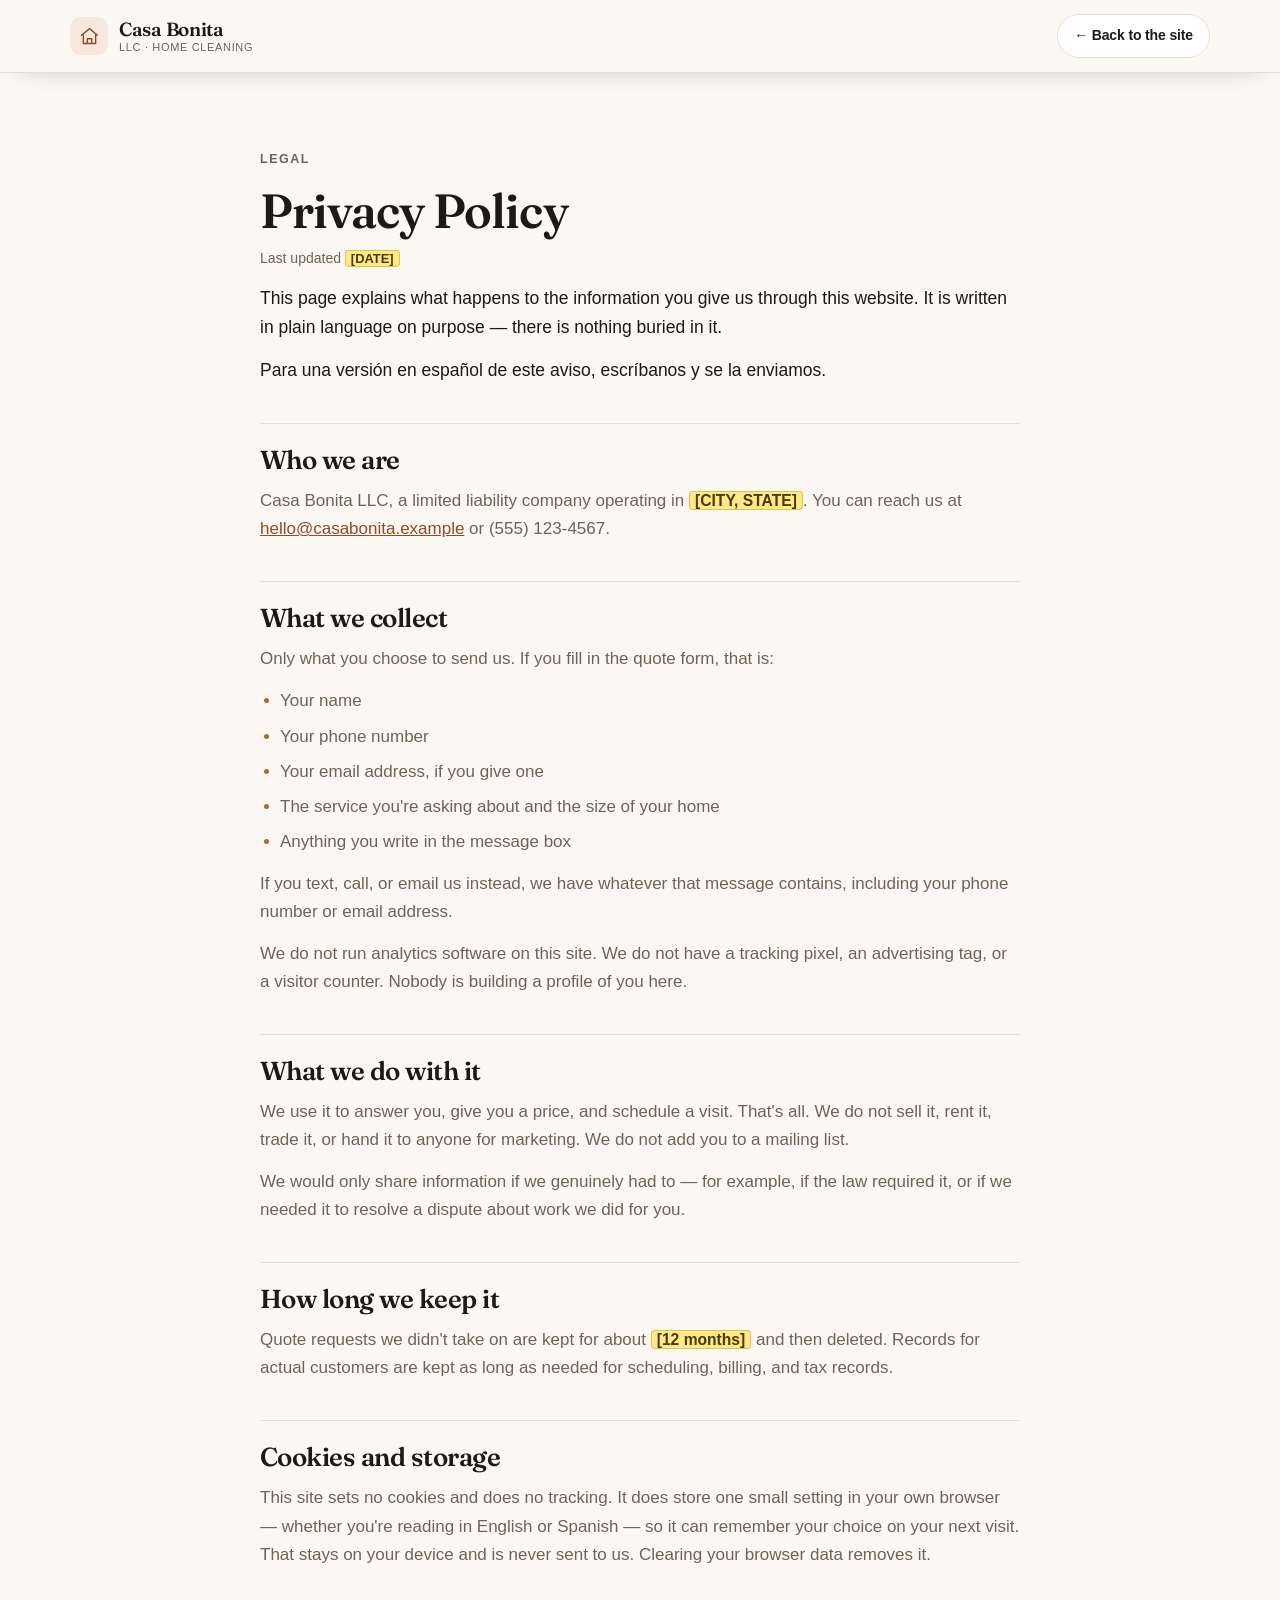
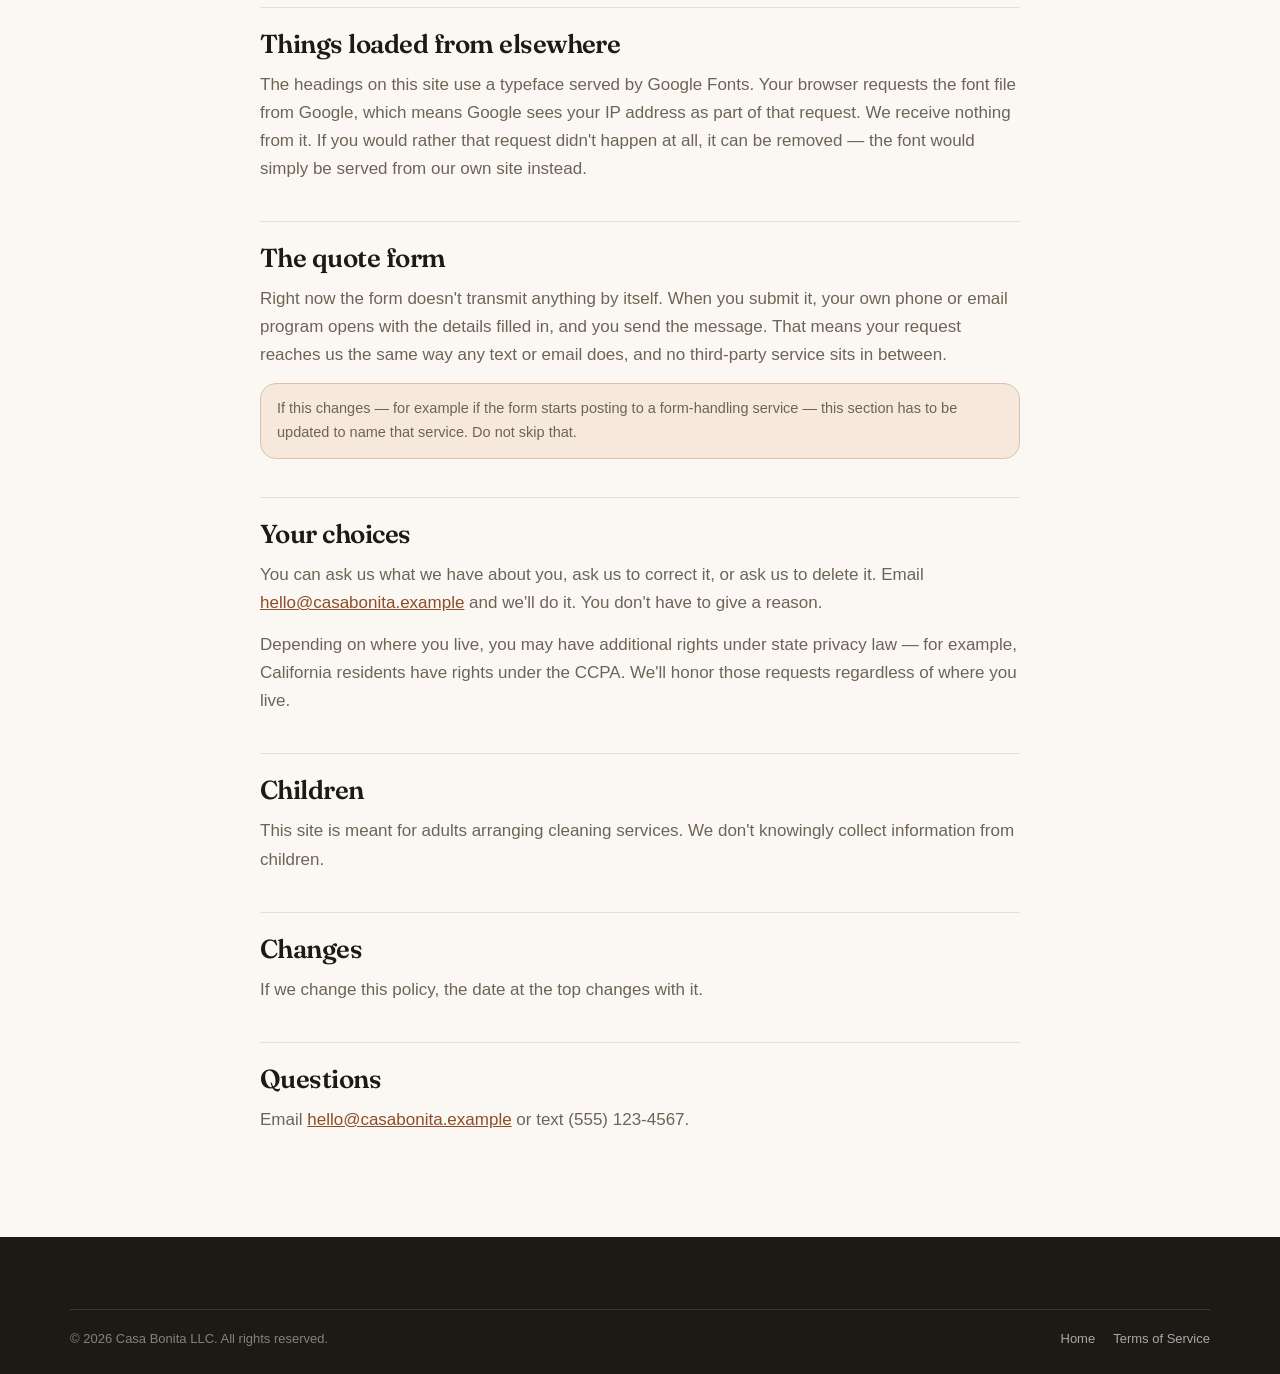
==== privacy.html @ c80d12d6 "Before/after sliders, availability calendar, legal pages; lead with the quote form - Replace the gal" ====
<!DOCTYPE html>
<html lang="en">
<head>
<meta charset="utf-8">
<meta name="viewport" content="width=device-width, initial-scale=1">
<title>Privacy Policy — Casa Bonita LLC</title>
<meta name="description" content="How Casa Bonita LLC handles the information you send through this website.">
<meta name="robots" content="index, follow">
<link rel="icon" href="assets/img/favicon.svg" type="image/svg+xml">
<link rel="preconnect" href="https://fonts.googleapis.com">
<link rel="preconnect" href="https://fonts.gstatic.com" crossorigin>
<link href="https://fonts.googleapis.com/css2?family=Fraunces:opsz,wght@9..144,400;9..144,600&display=swap" rel="stylesheet">
<link rel="stylesheet" href="assets/css/styles.css">
</head>
<body>

<a class="skip-link" href="#main">Skip to content</a>

<header class="site-header is-stuck">
  <div class="wrap header-inner">
    <a class="brand" href="index.html">
      <span class="brand-mark" aria-hidden="true">
        <svg viewBox="0 0 24 24" fill="none" stroke="currentColor" stroke-width="1.6" stroke-linecap="round" stroke-linejoin="round">
          <path d="M3 10.5 12 3l9 7.5"/><path d="M5 9.5V20h14V9.5"/><path d="M9.5 20v-5.5h5V20"/>
        </svg>
      </span>
      <span class="brand-text">
        <strong>Casa Bonita</strong>
        <small>LLC · Home Cleaning</small>
      </span>
    </a>
    <div class="header-actions">
      <a class="btn btn-ghost btn-sm" href="index.html">← Back to the site</a>
    </div>
  </div>
</header>

<main id="main" class="legal">
  <div class="wrap narrow">

    <p class="kicker">Legal</p>
    <h1>Privacy Policy</h1>
    <p class="legal-meta">Last updated <span class="todo">[DATE]</span></p>

    <p class="legal-lead">This page explains what happens to the information you give us
    through this website. It is written in plain language on purpose — there is nothing
    buried in it.</p>

    <p class="legal-lead">Para una versión en español de este aviso, escríbanos y se la
    enviamos.</p>

    <h2>Who we are</h2>
    <p>Casa Bonita LLC, a limited liability company operating in
    <span class="todo">[CITY, STATE]</span>. You can reach us at
    <a href="mailto:hello@casabonita.example">hello@casabonita.example</a> or
    (555) 123-4567.</p>

    <h2>What we collect</h2>
    <p>Only what you choose to send us. If you fill in the quote form, that is:</p>
    <ul class="legal-list">
      <li>Your name</li>
      <li>Your phone number</li>
      <li>Your email address, if you give one</li>
      <li>The service you're asking about and the size of your home</li>
      <li>Anything you write in the message box</li>
    </ul>
    <p>If you text, call, or email us instead, we have whatever that message contains,
    including your phone number or email address.</p>
    <p>We do not run analytics software on this site. We do not have a tracking pixel,
    an advertising tag, or a visitor counter. Nobody is building a profile of you here.</p>

    <h2>What we do with it</h2>
    <p>We use it to answer you, give you a price, and schedule a visit. That's all.
    We do not sell it, rent it, trade it, or hand it to anyone for marketing. We do not
    add you to a mailing list.</p>
    <p>We would only share information if we genuinely had to — for example, if the law
    required it, or if we needed it to resolve a dispute about work we did for you.</p>

    <h2>How long we keep it</h2>
    <p>Quote requests we didn't take on are kept for about
    <span class="todo">[12 months]</span> and then deleted. Records for actual customers
    are kept as long as needed for scheduling, billing, and tax records.</p>

    <h2>Cookies and storage</h2>
    <p>This site sets no cookies and does no tracking. It does store one small setting in
    your own browser — whether you're reading in English or Spanish — so it can remember
    your choice on your next visit. That stays on your device and is never sent to us.
    Clearing your browser data removes it.</p>

    <h2>Things loaded from elsewhere</h2>
    <p>The headings on this site use a typeface served by Google Fonts. Your browser
    requests the font file from Google, which means Google sees your IP address as part of
    that request. We receive nothing from it. If you would rather that request didn't
    happen at all, it can be removed — the font would simply be served from our own site
    instead.</p>

    <h2>The quote form</h2>
    <p>Right now the form doesn't transmit anything by itself. When you submit it, your own
    phone or email program opens with the details filled in, and you send the message. That
    means your request reaches us the same way any text or email does, and no third-party
    service sits in between.</p>
    <p class="legal-note">If this changes — for example if the form starts posting to a
    form-handling service — this section has to be updated to name that service. Do not
    skip that.</p>

    <h2>Your choices</h2>
    <p>You can ask us what we have about you, ask us to correct it, or ask us to delete it.
    Email <a href="mailto:hello@casabonita.example">hello@casabonita.example</a> and we'll
    do it. You don't have to give a reason.</p>
    <p>Depending on where you live, you may have additional rights under state privacy law
    — for example, California residents have rights under the CCPA. We'll honor those
    requests regardless of where you live.</p>

    <h2>Children</h2>
    <p>This site is meant for adults arranging cleaning services. We don't knowingly collect
    information from children.</p>

    <h2>Changes</h2>
    <p>If we change this policy, the date at the top changes with it.</p>

    <h2>Questions</h2>
    <p>Email <a href="mailto:hello@casabonita.example">hello@casabonita.example</a> or text
    (555) 123-4567.</p>

  </div>
</main>

<footer class="site-footer">
  <div class="wrap foot-bottom">
    <p>© <span id="year">2026</span> Casa Bonita LLC. All rights reserved.</p>
    <nav class="foot-policy" aria-label="Policies">
      <a href="index.html">Home</a>
      <a href="terms.html">Terms of Service</a>
    </nav>
  </div>
</footer>

<script>document.getElementById("year").textContent = new Date().getFullYear();</script>
</body>
</html>
---- assets/css/styles.css ----
/* ============================================================
   Casa Bonita LLC — styles.css
   Plain CSS, no build step. All colours and both font stacks are
   variables in the block below — change them there, not inline.
   ============================================================ */

/* ---------- PALETTE --------------------------------------------------
   Every colour in the site comes from these variables. Change one here
   and it updates everywhere — nothing below hard-codes a colour except
   the star gold and the error red.

   --accent-glow and --shadow are raw "R G B" triples (no commas, no
   rgb()) because they get used inside rgb(... / alpha) for soft shadows.
--------------------------------------------------------------------- */

:root {
  --bg:          #FBF8F4;  /* page background, warm off-white */
  --bg-alt:      #F4EEE6;  /* alternating section background */
  --surface:     #FFFFFF;  /* cards, form, header pills */
  --ink:         #1D1A16;  /* body text, footer background */
  --muted:       #6E6456;  /* secondary text */
  --line:        #E7DFD3;  /* borders and dividers */
  --accent:      #B4653A;  /* terracotta — buttons, icons, highlights */
  --accent-ink:  #8E4C28;  /* darker accent for text on light ground */
  --accent-soft: #F6E8DC;  /* accent tint behind icons and the eyebrow */
  --accent-glow: 180 101 58;
  --shadow:      14 10 4;
}

:root {
  --font-display: "Fraunces", "Iowan Old Style", Georgia, serif;
  --font-body: -apple-system, BlinkMacSystemFont, "Segoe UI", Roboto, "Helvetica Neue", Arial, sans-serif;

  --wrap: 1140px;
  --r-sm: 10px;
  --r-md: 16px;
  --r-lg: 24px;

  --pad-section: clamp(64px, 9vw, 116px);
  --ease: cubic-bezier(.22, .68, .3, 1);
}

/* ---------- RESET ---------- */
*, *::before, *::after { box-sizing: border-box; }
html { -webkit-text-size-adjust: 100%; scroll-behavior: smooth; }
body {
  margin: 0;
  font-family: var(--font-body);
  font-size: 17px;
  line-height: 1.65;
  color: var(--ink);
  background: var(--bg);
  -webkit-font-smoothing: antialiased;
  overflow-x: hidden;
}
img, svg { display: block; max-width: 100%; }
img { height: auto; }
a { color: inherit; }
h1, h2, h3 { margin: 0; line-height: 1.12; letter-spacing: -0.02em; font-weight: 600; }
p { margin: 0; }
ul, ol { margin: 0; padding: 0; list-style: none; }
button, input, select, textarea { font: inherit; color: inherit; }

.wrap { width: min(100% - 40px, var(--wrap)); margin-inline: auto; }
.wrap.narrow { width: min(100% - 40px, 760px); }

.skip-link {
  position: absolute; left: -9999px; top: 10px; z-index: 200;
  background: var(--ink); color: #fff; padding: 10px 16px; border-radius: var(--r-sm);
}
.skip-link:focus { left: 16px; }

:focus-visible { outline: 2.5px solid var(--accent); outline-offset: 3px; border-radius: 4px; }

/* ---------- BUTTONS ---------- */
.btn {
  --btn-bg: transparent;
  display: inline-flex; align-items: center; justify-content: center; gap: 9px;
  padding: 12px 20px;
  border: 1px solid transparent;
  border-radius: 999px;
  font-size: 15px; font-weight: 600; letter-spacing: -0.01em;
  text-decoration: none; cursor: pointer; white-space: nowrap;
  background: var(--btn-bg);
  transition: transform .18s var(--ease), box-shadow .22s var(--ease), background .18s, color .18s, border-color .18s;
}
.btn .ico { width: 17px; height: 17px; flex: none; }
.btn:hover { transform: translateY(-1.5px); }
.btn:active { transform: translateY(0); }

.btn-primary { --btn-bg: var(--accent); color: #fff; box-shadow: 0 6px 18px -6px rgb(var(--accent-glow) / .55); }
.btn-primary:hover { --btn-bg: var(--accent-ink); box-shadow: 0 12px 26px -8px rgb(var(--accent-glow) / .6); }

.btn-ghost { border-color: var(--line); background: var(--surface); color: var(--ink); }
.btn-ghost:hover { border-color: var(--accent); color: var(--accent-ink); }

.btn-sm { padding: 9px 16px; font-size: 14px; }
.btn-lg { padding: 15px 26px; font-size: 16px; }
.btn-block { width: 100%; }

/* ---------- HEADER ---------- */
.site-header {
  position: sticky; top: 0; z-index: 90;
  background: color-mix(in srgb, var(--bg) 82%, transparent);
  backdrop-filter: blur(14px);
  -webkit-backdrop-filter: blur(14px);
  border-bottom: 1px solid transparent;
  transition: border-color .3s, background .3s, box-shadow .3s;
}
.site-header.is-stuck {
  border-bottom-color: var(--line);
  box-shadow: 0 10px 30px -22px rgb(0 0 0 / .4);
}
.header-inner { display: flex; align-items: center; gap: 20px; min-height: 72px; }

.brand { display: flex; align-items: center; gap: 11px; text-decoration: none; margin-right: auto; }
.brand-mark {
  width: 38px; height: 38px; flex: none;
  display: grid; place-items: center;
  border-radius: 11px;
  background: var(--accent-soft); color: var(--accent-ink);
}
.brand-mark svg { width: 21px; height: 21px; }
.brand-text { display: grid; line-height: 1.15; }
.brand-text strong { font-family: var(--font-display); font-size: 19px; font-weight: 600; letter-spacing: -0.015em; white-space: nowrap; }
.brand-text small { font-size: 11px; color: var(--muted); letter-spacing: .06em; text-transform: uppercase; white-space: nowrap; }

.nav { display: flex; gap: 4px; }
.nav a {
  position: relative;
  padding: 8px 12px; border-radius: 8px;
  font-size: 14.5px; font-weight: 500; color: var(--muted);
  text-decoration: none; transition: color .18s, background .18s;
}
.nav a:hover { color: var(--ink); background: var(--bg-alt); }
.nav a.is-active { color: var(--accent-ink); }
.nav a.is-active::after {
  content: ""; position: absolute; left: 12px; right: 12px; bottom: 2px;
  height: 2px; border-radius: 2px; background: var(--accent);
}

.header-actions { display: flex; align-items: center; gap: 10px; }

.lang-toggle {
  display: flex; align-items: center; gap: 2px;
  background: transparent; border: 1px solid var(--line);
  border-radius: 999px; padding: 5px 11px;
  font-size: 12.5px; font-weight: 600; letter-spacing: .04em;
  color: var(--muted); cursor: pointer;
  transition: border-color .18s, color .18s;
}
.lang-toggle:hover { border-color: var(--accent); }
.lang-opt { transition: color .18s; }
.lang-opt.is-on { color: var(--accent-ink); }
.lang-sep { opacity: .4; }

.menu-btn {
  display: none; width: 40px; height: 40px;
  background: transparent; border: 1px solid var(--line); border-radius: 10px;
  cursor: pointer; padding: 0;
  flex-direction: column; align-items: center; justify-content: center; gap: 4px;
}
.menu-btn span { width: 17px; height: 1.8px; background: var(--ink); border-radius: 2px; transition: transform .25s var(--ease), opacity .2s; }
.menu-btn[aria-expanded="true"] span:nth-child(1) { transform: translateY(5.8px) rotate(45deg); }
.menu-btn[aria-expanded="true"] span:nth-child(2) { opacity: 0; }
.menu-btn[aria-expanded="true"] span:nth-child(3) { transform: translateY(-5.8px) rotate(-45deg); }

/* ---------- HERO ---------- */
.hero { position: relative; padding: clamp(48px, 7vw, 86px) 0 clamp(56px, 8vw, 100px); overflow: hidden; }
.hero-glow {
  position: absolute; inset: -25% -10% auto -10%; height: 70%;
  background: radial-gradient(60% 70% at 70% 30%, rgb(var(--accent-glow) / .16), transparent 70%);
  pointer-events: none;
}
.hero-grid {
  position: relative;
  display: grid; grid-template-columns: 1.06fr .94fr; gap: clamp(32px, 5vw, 64px);
  align-items: center;
}

.eyebrow {
  display: inline-block;
  font-size: 12.5px; font-weight: 600; letter-spacing: .09em; text-transform: uppercase;
  color: var(--accent-ink);
  background: var(--accent-soft);
  padding: 7px 14px; border-radius: 999px;
  margin-bottom: 22px;
}

.hero h1 {
  font-family: var(--font-display);
  font-size: clamp(40px, 6vw, 68px);
  font-weight: 600;
  margin-bottom: 20px;
}
.hero h1 em { font-style: italic; color: var(--accent); }

.lede { font-size: clamp(17px, 1.6vw, 19.5px); color: var(--muted); max-width: 52ch; margin-bottom: 30px; }

.hero-cta { display: flex; flex-wrap: wrap; gap: 12px; }
.hero-note { margin-top: 16px; font-size: 14px; color: var(--muted); }

.hero-media { position: relative; }
.hero-photo {
  margin: 0; border-radius: var(--r-lg); overflow: hidden;
  background: var(--bg-alt);
  box-shadow: 0 40px 70px -40px rgb(var(--shadow) / .45);
}
.hero-photo img { width: 100%; aspect-ratio: 4 / 4.6; object-fit: cover; }

/* ---------- BEFORE / AFTER SLIDER ----------
   Both photos sit stacked at full size. The "after" one is clipped to
   --cmp% of the width, so dragging the handle wipes between them. The
   handle is a real <input type="range"> laid over the top and made
   invisible — that buys keyboard support, touch dragging, and screen
   reader behaviour for free, with no custom event handling.
-------------------------------------------- */
.compare { --cmp: 50%; position: relative; isolation: isolate; touch-action: pan-y; }
.compare img {
  display: block; width: 100%;
  user-select: none; -webkit-user-drag: none;
}
.compare .cmp-after {
  position: absolute; inset: 0; height: 100%;
  clip-path: inset(0 calc(100% - var(--cmp)) 0 0);
}

.cmp-tag {
  position: absolute; top: 12px; z-index: 3;
  padding: 4px 10px; border-radius: 999px;
  font-size: 11.5px; font-weight: 700; letter-spacing: .07em; text-transform: uppercase;
  background: rgb(0 0 0 / .55); color: #fff;
  backdrop-filter: blur(4px);
  opacity: .9; pointer-events: none;
  transition: opacity .2s;
}
.cmp-tag-before { right: 12px; }
.cmp-tag-after  { left: 12px; background: var(--accent); }

/* The visible divider line and grip. */
.cmp-handle {
  position: absolute; top: 0; bottom: 0; z-index: 4;
  left: var(--cmp); width: 2px; margin-left: -1px;
  background: rgb(255 255 255 / .9);
  box-shadow: 0 0 10px rgb(0 0 0 / .35);
  pointer-events: none;
}
.cmp-handle::after {
  content: "";
  position: absolute; top: 50%; left: 50%;
  width: 40px; height: 40px; margin: -20px 0 0 -20px;
  border-radius: 50%;
  background: #fff url("data:image/svg+xml,%3Csvg xmlns='http://www.w3.org/2000/svg' viewBox='0 0 24 24' fill='none' stroke='%231D1A16' stroke-width='2' stroke-linecap='round' stroke-linejoin='round'%3E%3Cpath d='m9 7-5 5 5 5M15 7l5 5-5 5'/%3E%3C/svg%3E") center / 20px no-repeat;
  box-shadow: 0 4px 14px rgb(0 0 0 / .3);
}

/* The range input itself is invisible but covers the whole image. */
.cmp-range {
  position: absolute; inset: 0; z-index: 5;
  width: 100%; height: 100%; margin: 0; padding: 0;
  background: transparent; border: none;
  appearance: none; -webkit-appearance: none;
  cursor: ew-resize;
}
.cmp-range::-webkit-slider-thumb {
  appearance: none; -webkit-appearance: none;
  width: 44px; height: 100vh; background: transparent; cursor: ew-resize;
}
.cmp-range::-moz-range-thumb {
  width: 44px; height: 100vh; background: transparent; border: none; cursor: ew-resize;
}
.cmp-range:focus { outline: none; }
.cmp-range:focus-visible ~ .cmp-handle {
  background: var(--accent);
  box-shadow: 0 0 0 3px rgb(var(--accent-glow) / .45);
}

.hero-badge {
  position: absolute; left: -18px; bottom: 26px;
  background: var(--surface); border: 1px solid var(--line);
  border-radius: var(--r-md); padding: 13px 17px;
  box-shadow: 0 20px 40px -24px rgb(var(--shadow) / .5);
}
.hero-badge p { font-size: 13.5px; color: var(--muted); margin-top: 2px; }
.hero-badge strong { color: var(--ink); font-size: 15px; }
.stars { color: #E0A32E; letter-spacing: 2px; font-size: 14px; line-height: 1; }

/* ---------- TRUST STRIP ---------- */
.strip { border-block: 1px solid var(--line); background: var(--surface); }
.strip-grid {
  display: grid; grid-template-columns: repeat(4, 1fr);
  gap: 24px; padding: 34px 0;
}
.stat { text-align: center; }
.stat .num { font-family: var(--font-display); font-size: clamp(30px, 3.6vw, 42px); font-weight: 600; letter-spacing: -0.03em; }
.stat .suf { font-family: var(--font-display); font-size: clamp(22px, 2.4vw, 28px); font-weight: 600; color: var(--accent); }
.stat p { font-size: 13.5px; color: var(--muted); margin-top: 2px; }

/* ---------- SECTIONS ---------- */
.section { padding: var(--pad-section) 0; }
.section-alt { background: var(--bg-alt); }

.section-head { max-width: 620px; margin-bottom: clamp(36px, 4.5vw, 56px); }
.kicker {
  font-size: 12.5px; font-weight: 700; letter-spacing: .12em; text-transform: uppercase;
  color: var(--accent); margin-bottom: 12px;
}
.section-head h2 { font-family: var(--font-display); font-size: clamp(29px, 3.9vw, 44px); }
.section-head .sub { margin-top: 15px; color: var(--muted); font-size: 17px; }

/* ---------- SERVICE CARDS ---------- */
.cards { display: grid; grid-template-columns: repeat(3, 1fr); gap: 18px; }
.card {
  background: var(--surface);
  border: 1px solid var(--line);
  border-radius: var(--r-lg);
  padding: 28px 26px 26px;
  display: flex; flex-direction: column;
  transition: transform .3s var(--ease), box-shadow .3s var(--ease), border-color .3s;
}
.card:hover {
  transform: translateY(-5px);
  border-color: color-mix(in srgb, var(--accent) 35%, var(--line));
  box-shadow: 0 26px 46px -32px rgb(var(--shadow) / .6);
}
.card-ico {
  width: 46px; height: 46px; border-radius: 13px;
  display: grid; place-items: center;
  background: var(--accent-soft); color: var(--accent-ink);
  margin-bottom: 18px;
}
.card-ico svg { width: 23px; height: 23px; }
.card h3 { font-family: var(--font-display); font-size: 21px; margin-bottom: 9px; }
.card p { color: var(--muted); font-size: 15.5px; }
.card .price {
  margin-top: auto; padding-top: 18px;
  font-size: 14px; font-weight: 600; color: var(--accent-ink);
}

/* ---------- ONE-TIME / RECURRING SWITCH ---------- */
.card-switch .plan { display: flex; flex-direction: column; flex: 1; }
.card-switch .plan[hidden] { display: none; }

.seg {
  display: inline-flex; gap: 3px; margin-bottom: 15px;
  padding: 3px; border-radius: 999px;
  background: var(--bg-alt); border: 1px solid var(--line);
}
.seg-btn {
  padding: 6px 14px; border: none; border-radius: 999px;
  background: transparent; color: var(--muted);
  font-size: 13.5px; font-weight: 600; cursor: pointer;
  transition: background .2s var(--ease), color .2s, box-shadow .2s;
}
.seg-btn:hover { color: var(--ink); }
.seg-btn.is-on {
  background: var(--surface); color: var(--accent-ink);
  box-shadow: 0 2px 8px -4px rgb(var(--shadow) / .6);
}

.card-note {
  margin-top: 14px; padding-top: 14px;
  border-top: 1px dashed var(--line);
  font-size: 13.5px; color: var(--muted);
}

.addons { margin-top: 34px; }
.addons-label { font-size: 13.5px; font-weight: 600; color: var(--muted); margin-bottom: 12px; }
.chips { display: flex; flex-wrap: wrap; gap: 9px; }
.chips li {
  font-size: 14px; padding: 8px 15px;
  background: var(--surface); border: 1px solid var(--line);
  border-radius: 999px; color: var(--ink);
}

/* ---------- STEPS ---------- */
.steps { display: grid; grid-template-columns: repeat(4, 1fr); gap: 20px; counter-reset: s; }
.step { position: relative; padding-top: 18px; }
.step::before {
  content: ""; position: absolute; top: 0; left: 0; right: 0;
  height: 2px; background: var(--line);
}
.step:first-child::before { background: var(--accent); }
.step-n {
  display: inline-grid; place-items: center;
  width: 30px; height: 30px; border-radius: 50%;
  background: var(--accent); color: #fff;
  font-size: 14px; font-weight: 700;
  margin-bottom: 13px;
}
.step h3 { font-size: 18px; margin-bottom: 7px; }
.step p { color: var(--muted); font-size: 15px; }

/* ---------- GALLERY (before / after tiles) ---------- */
.gallery { display: grid; grid-template-columns: repeat(2, 1fr); gap: 18px; }
.shot {
  margin: 0; border-radius: var(--r-md); overflow: hidden;
  background: var(--bg-alt); border: 1px solid var(--line);
  position: relative;
  box-shadow: 0 20px 40px -34px rgb(var(--shadow) / .55);
}
.shot img { width: 100%; aspect-ratio: 4 / 3; object-fit: cover; }
.shot figcaption {
  position: absolute; left: 0; right: 0; bottom: 0; z-index: 6;
  padding: 30px 16px 13px;
  font-size: 13.5px; font-weight: 600; color: #fff;
  background: linear-gradient(transparent, rgb(0 0 0 / .62));
  pointer-events: none;
}

/* ---------- REVIEWS CAROUSEL ----------
   The rail is a plain horizontal scroller with scroll snapping, so it
   swipes natively on a phone and the arrow buttons just scroll it.
   --per is how many cards are visible at once; the JS reads it to work
   out how far one click should travel and how many dots to draw.
--------------------------------------- */
.carousel { --per: 3; --rail-gap: 18px; position: relative; }

.rail {
  display: flex;
  gap: var(--rail-gap);
  overflow-x: auto;
  scroll-snap-type: x mandatory;
  scroll-behavior: smooth;
  /* Room for the cards' hover lift and shadow, without clipping them. */
  padding: 6px 0 18px;
  margin: -6px 0 -18px;
  scrollbar-width: none;
  -ms-overflow-style: none;
}
.rail::-webkit-scrollbar { display: none; }
.rail:focus-visible { outline-offset: 6px; }

.quote {
  flex: 0 0 calc((100% - (var(--per) - 1) * var(--rail-gap)) / var(--per));
  scroll-snap-align: start;
  margin: 0; background: var(--surface);
  border: 1px solid var(--line); border-radius: var(--r-lg);
  padding: 26px;
  display: flex; flex-direction: column; gap: 14px;
  transition: transform .3s var(--ease), box-shadow .3s var(--ease), border-color .3s;
}
.quote:hover {
  transform: translateY(-4px);
  border-color: color-mix(in srgb, var(--accent) 30%, var(--line));
  box-shadow: 0 24px 44px -32px rgb(var(--shadow) / .6);
}

.carousel-controls {
  display: flex; align-items: center; justify-content: space-between;
  gap: 16px; margin-top: 24px;
}

.dots { display: flex; gap: 8px; }
.dots button {
  width: 8px; height: 8px; padding: 0;
  border: none; border-radius: 50%;
  background: var(--line); cursor: pointer;
  transition: background .25s, width .25s var(--ease);
}
.dots button:hover { background: color-mix(in srgb, var(--accent) 45%, var(--line)); }
.dots button[aria-selected="true"] { width: 24px; border-radius: 999px; background: var(--accent); }

.arrows { display: flex; gap: 10px; margin-left: auto; }
.arrow {
  width: 44px; height: 44px; flex: none;
  display: grid; place-items: center;
  background: var(--surface); color: var(--ink);
  border: 1px solid var(--line); border-radius: 50%;
  cursor: pointer;
  box-shadow: 0 10px 22px -18px rgb(var(--shadow) / .7);
  transition: transform .2s var(--ease), border-color .2s, color .2s, box-shadow .2s, opacity .2s;
}
.arrow svg { width: 19px; height: 19px; }
.arrow:hover {
  color: var(--accent-ink);
  border-color: var(--accent);
  transform: translateY(-2px);
  box-shadow: 0 16px 28px -18px rgb(var(--shadow) / .8);
}
.arrow:active { transform: translateY(0); }
.arrow[disabled] { opacity: .35; pointer-events: none; }

/* With few enough reviews to fit on screen, the controls are noise. */
.carousel[data-static="true"] .carousel-controls { display: none; }
.carousel[data-static="true"] .rail { overflow-x: visible; }
.quote blockquote { margin: 0; font-size: 16px; color: var(--ink); }
.quote figcaption { margin-top: auto; padding-top: 6px; display: grid; gap: 1px; }
.quote figcaption strong { font-size: 15px; }
.quote figcaption span { font-size: 13px; color: var(--muted); }
.reviews-cta { margin-top: 28px; }
.link-arrow {
  font-size: 15px; font-weight: 600; color: var(--accent-ink);
  text-decoration: none; border-bottom: 1.5px solid transparent;
  transition: border-color .2s;
}
.link-arrow:hover { border-bottom-color: var(--accent); }

/* ---------- ABOUT ---------- */
.about-grid { display: grid; grid-template-columns: .85fr 1.15fr; gap: clamp(32px, 5vw, 66px); align-items: center; }
.about-photo { margin: 0; border-radius: var(--r-lg); overflow: hidden; background: var(--bg-alt); box-shadow: 0 34px 60px -40px rgb(var(--shadow) / .45); }
.about-photo img { width: 100%; aspect-ratio: 7 / 8; object-fit: cover; }
.about-copy h2 { font-family: var(--font-display); font-size: clamp(28px, 3.6vw, 40px); margin-bottom: 18px; }
.about-copy p { color: var(--muted); margin-bottom: 14px; }
.ticks { margin-top: 22px; display: grid; gap: 10px; }
.ticks li { position: relative; padding-left: 30px; font-size: 15.5px; }
.ticks li::before {
  content: ""; position: absolute; left: 0; top: 4px;
  width: 19px; height: 19px; border-radius: 50%;
  background: var(--accent-soft) url("data:image/svg+xml,%3Csvg xmlns='http://www.w3.org/2000/svg' viewBox='0 0 24 24' fill='none' stroke='%23000' stroke-width='3.2' stroke-linecap='round' stroke-linejoin='round'%3E%3Cpath d='m5 13 4 4 10-10'/%3E%3C/svg%3E") center / 11px no-repeat;
}

/* ---------- AREAS ---------- */
.areas { display: grid; grid-template-columns: repeat(4, 1fr); gap: 10px; }
.areas li {
  background: var(--surface); border: 1px solid var(--line);
  border-radius: var(--r-sm); padding: 14px 16px;
  font-size: 15px; font-weight: 500;
}

/* ---------- FAQ ---------- */
.faq { display: grid; gap: 10px; }
.faq details {
  background: var(--surface); border: 1px solid var(--line);
  border-radius: var(--r-md); padding: 0 20px;
  transition: border-color .2s;
}
.faq details[open] { border-color: color-mix(in srgb, var(--accent) 40%, var(--line)); }
.faq summary {
  list-style: none; cursor: pointer;
  padding: 18px 34px 18px 0; position: relative;
  font-size: 16.5px; font-weight: 600;
}
.faq summary::-webkit-details-marker { display: none; }
.faq summary::after {
  content: ""; position: absolute; right: 2px; top: 50%;
  width: 11px; height: 11px; margin-top: -6px;
  border-right: 2px solid var(--accent); border-bottom: 2px solid var(--accent);
  transform: rotate(45deg); transition: transform .25s var(--ease);
}
.faq details[open] summary::after { transform: rotate(-135deg); margin-top: -2px; }
.faq details p { padding: 0 0 20px; color: var(--muted); font-size: 15.5px; }

/* ---------- AVAILABILITY ---------- */
.avail {
  background: var(--surface); border: 1px solid var(--line);
  border-radius: var(--r-lg); padding: clamp(20px, 2.6vw, 28px);
  margin-bottom: clamp(28px, 3.5vw, 44px);
  box-shadow: 0 24px 48px -42px rgb(var(--shadow) / .5);
}
.avail-head {
  display: flex; flex-wrap: wrap; align-items: baseline; justify-content: space-between;
  gap: 12px; margin-bottom: 18px;
}
.avail-head h3 { font-family: var(--font-display); font-size: 20px; }
.avail-key { display: flex; flex-wrap: wrap; gap: 14px; font-size: 12.5px; color: var(--muted); }
.key-item { display: inline-flex; align-items: center; gap: 6px; }
.dot { width: 9px; height: 9px; border-radius: 50%; display: inline-block; }
.dot-open { background: var(--accent); }
.dot-few  { background: #D79A4E; }
.dot-full { background: var(--line); border: 1px solid #C9BEB0; }

.avail-grid { display: grid; grid-template-columns: repeat(7, 1fr); gap: 7px; }
.day {
  border: 1px solid var(--line); border-radius: var(--r-sm);
  padding: 9px 6px 10px; text-align: center;
  background: var(--bg);
  display: flex; flex-direction: column; gap: 2px;
  min-height: 74px;
}
.day-dow { font-size: 10.5px; letter-spacing: .07em; text-transform: uppercase; color: var(--muted); }
.day-num { font-family: var(--font-display); font-size: 19px; font-weight: 600; line-height: 1.1; }
.day-state { font-size: 11px; margin-top: auto; font-weight: 600; }

.day-open  { border-color: color-mix(in srgb, var(--accent) 34%, var(--line)); background: var(--surface); }
.day-open .day-state { color: var(--accent-ink); }
.day-few   { border-color: #E6C799; background: #FDF7EE; }
.day-few .day-state { color: #9A6A20; }
.day-full  { background: var(--bg-alt); }
.day-full .day-num, .day-full .day-dow { opacity: .45; }
.day-full .day-state { color: var(--muted); }
.day-closed { background: repeating-linear-gradient(135deg, var(--bg-alt), var(--bg-alt) 6px, var(--bg) 6px, var(--bg) 12px); }
.day-closed .day-num, .day-closed .day-dow { opacity: .4; }
.day-closed .day-state { color: var(--muted); }
.day-today { outline: 2px solid var(--accent); outline-offset: -2px; }

.avail-note { margin-top: 16px; font-size: 13px; color: var(--muted); }

/* ---------- CONTACT ---------- */
.section-contact { background: var(--bg-alt); }
.contact-grid { display: grid; grid-template-columns: 1.05fr .95fr; gap: clamp(32px, 4vw, 48px); align-items: start; }
.contact-copy h3 { font-family: var(--font-display); font-size: 20px; margin-bottom: 16px; }
.contact-tip {
  margin-top: 16px; padding: 13px 16px;
  background: var(--surface); border: 1px dashed var(--line);
  border-radius: var(--r-md);
  font-size: 13.5px; color: var(--muted);
}

.contact-cards { display: grid; gap: 10px; }
.contact-card-quiet { opacity: .82; }
.contact-card-quiet:hover { opacity: 1; }
.contact-card {
  display: flex; align-items: center; gap: 14px;
  background: var(--surface); border: 1px solid var(--line);
  border-radius: var(--r-md); padding: 14px 17px;
  text-decoration: none;
  transition: transform .2s var(--ease), border-color .2s, box-shadow .2s;
}
.contact-card:hover {
  transform: translateX(3px);
  border-color: color-mix(in srgb, var(--accent) 40%, var(--line));
  box-shadow: 0 14px 28px -22px rgb(var(--shadow) / .6);
}
.cc-ico { width: 38px; height: 38px; flex: none; display: grid; place-items: center; border-radius: 10px; background: var(--accent-soft); color: var(--accent-ink); }
.cc-ico svg { width: 19px; height: 19px; }
.contact-card small { display: block; font-size: 12px; letter-spacing: .07em; text-transform: uppercase; color: var(--muted); }
.contact-card strong { font-size: 15.5px; }

.hours { margin-top: 22px; font-size: 14.5px; color: var(--muted); display: flex; gap: 10px; flex-wrap: wrap; }
.hours strong { color: var(--ink); }

/* ---------- FORM ---------- */
.form-wrap { position: relative; }
.quote-form {
  background: var(--surface); border: 1px solid var(--line);
  border-radius: var(--r-lg); padding: clamp(24px, 3vw, 34px);
  box-shadow: 0 30px 60px -45px rgb(var(--shadow) / .55);
  display: grid; gap: 15px;
}
.quote-form h3 { font-family: var(--font-display); font-size: 23px; margin-bottom: 3px; }
.field { display: grid; gap: 6px; }
.field-row { display: grid; grid-template-columns: 1fr 1fr; gap: 15px; }
.field label { font-size: 13.5px; font-weight: 600; }
.field .opt { font-weight: 400; color: var(--muted); }
.field input, .field select, .field textarea {
  width: 100%; padding: 11px 14px;
  background: var(--bg);
  border: 1px solid var(--line); border-radius: var(--r-sm);
  font-size: 15.5px;
  transition: border-color .18s, box-shadow .18s, background .18s;
}
.field textarea { resize: vertical; min-height: 84px; }
.field input:focus, .field select:focus, .field textarea:focus {
  outline: none; background: var(--surface);
  border-color: var(--accent);
  box-shadow: 0 0 0 3.5px rgb(var(--accent-glow) / .14);
}
.field input[aria-invalid="true"] { border-color: #C0392B; }
.hp { position: absolute; left: -9999px; opacity: 0; height: 0; overflow: hidden; }
.form-note { font-size: 12.5px; color: var(--muted); text-align: center; }
.form-status { font-size: 14.5px; font-weight: 600; text-align: center; min-height: 0; }
.form-status.ok { color: var(--accent-ink); }
.form-status.err { color: #C0392B; }

/* ---------- FOOTER ---------- */
.site-footer { background: var(--ink); color: #fff; padding: clamp(48px, 6vw, 72px) 0 0; }
.footer-grid { display: grid; grid-template-columns: 1.4fr 1fr 1fr; gap: 36px; padding-bottom: 44px; }
.foot-brand { font-family: var(--font-display); font-size: 22px; font-weight: 600; }
.foot-brand span { font-size: 13px; opacity: .6; letter-spacing: .08em; }
.foot-tag { margin-top: 8px; font-size: 14.5px; color: rgb(255 255 255 / .62); max-width: 34ch; }
.foot-nav { display: grid; gap: 9px; align-content: start; }
.foot-nav a, .foot-contact a { color: rgb(255 255 255 / .72); text-decoration: none; font-size: 14.5px; transition: color .18s; }
.foot-nav a:hover, .foot-contact a:hover { color: #fff; }
.foot-contact { display: grid; gap: 9px; align-content: start; }
.foot-contact p { font-size: 14.5px; color: rgb(255 255 255 / .5); }

.foot-legal {
  border-top: 1px solid rgb(255 255 255 / .12);
  padding: 20px 0;
}
.foot-legal p {
  font-size: 13px; line-height: 1.6;
  color: rgb(255 255 255 / .5);
  max-width: 78ch;
}

.foot-bottom {
  border-top: 1px solid rgb(255 255 255 / .12);
  padding: 18px 0 24px;
  display: flex; flex-wrap: wrap; align-items: center; justify-content: space-between; gap: 10px;
}
.foot-bottom p { font-size: 13px; color: rgb(255 255 255 / .45); }
.foot-policy { display: flex; gap: 18px; }
.foot-policy a {
  font-size: 13px; color: rgb(255 255 255 / .62);
  text-decoration: none; transition: color .18s;
}
.foot-policy a:hover { color: #fff; text-decoration: underline; }

/* ---------- LEGAL PAGES ---------- */
.legal { padding: clamp(44px, 6vw, 76px) 0 clamp(56px, 7vw, 90px); }
.legal h1 { font-family: var(--font-display); font-size: clamp(32px, 4.4vw, 48px); margin-bottom: 10px; }
.legal h2 {
  font-family: var(--font-display); font-size: clamp(21px, 2.3vw, 26px);
  margin: 38px 0 12px; padding-top: 22px;
  border-top: 1px solid var(--line);
}
.legal p { margin-bottom: 14px; color: var(--muted); }
.legal p a { color: var(--accent-ink); }
.legal-meta { font-size: 14px; }
.legal-lead { font-size: 17.5px; color: var(--ink) !important; }
.legal-list { margin: 0 0 14px; display: grid; gap: 7px; }
.legal-list li { position: relative; padding-left: 20px; color: var(--muted); }
.legal-list li::before {
  content: ""; position: absolute; left: 4px; top: 11px;
  width: 5px; height: 5px; border-radius: 50%; background: var(--accent);
}
.legal-note {
  padding: 13px 16px; border-radius: var(--r-md);
  background: var(--accent-soft); border: 1px solid color-mix(in srgb, var(--accent) 25%, var(--line));
  font-size: 14.5px;
}

/* Unfilled blanks. Impossible to miss on the page, which is the point —
   these pages must not go live with any of them left in. */
.todo {
  background: #FFE88A; color: #4A3B00;
  padding: 1px 6px; border-radius: 4px;
  font-weight: 700; font-size: .92em;
  box-shadow: inset 0 0 0 1px #E0C44A;
}

/* ---------- MOBILE CALL BAR ---------- */
.callbar {
  display: none;
  position: fixed; left: 0; right: 0; bottom: 0; z-index: 95;
  padding: 10px 16px calc(10px + env(safe-area-inset-bottom));
  background: color-mix(in srgb, var(--bg) 92%, transparent);
  backdrop-filter: blur(12px);
  border-top: 1px solid var(--line);
  transform: translateY(110%);
  transition: transform .35s var(--ease);
}
.callbar.is-up { transform: translateY(0); }

/* ---------- SCROLL REVEALS ----------
   The animation is driven by scroll position, not by a timer. `--p` is
   how far through the reveal an element is, 0 to 1, and app.js writes it
   every frame from where the element sits on screen.

   That makes the whole thing a scrub: scrolling down plays it forward,
   scrolling up plays the exact same frames backward. Scroll fast and it
   plays fast — it can't be outrun, because there is no clock to beat.

   The short transition is only smoothing between frames, so wheel
   scrolling doesn't look stepped.
------------------------------------- */
.reveal {
  opacity: var(--p, 0);
  transform: translateY(calc((1 - var(--p, 0)) * 22px));
  transition: opacity .12s linear, transform .12s linear;
  will-change: opacity, transform;
}

/* First paint only: the page animates itself in on a timer, with the
   stagger. app.js drops this class once the intro has played. */
.intro .reveal {
  transition: opacity .7s var(--ease), transform .7s var(--ease);
  transition-delay: calc(var(--d, 0) * 90ms);
}
.reveal[data-d="1"] { --d: 1; }
.reveal[data-d="2"] { --d: 2; }
.reveal[data-d="3"] { --d: 3; }
.reveal[data-d="4"] { --d: 4; }

/* ---------- RESPONSIVE ---------- */
@media (max-width: 1000px) {
  .hero-grid { grid-template-columns: 1fr; }
  .hero-media { max-width: 520px; }
  .cards, .gallery { grid-template-columns: repeat(2, 1fr); }
  .carousel { --per: 2; }
  .steps { grid-template-columns: repeat(2, 1fr); }
  .about-grid, .contact-grid { grid-template-columns: 1fr; }
  .about-photo { max-width: 460px; }
  .areas { grid-template-columns: repeat(3, 1fr); }
  .footer-grid { grid-template-columns: 1fr 1fr; }
}

@media (max-width: 860px) {
  .menu-btn { display: flex; }
  .nav {
    position: fixed; inset: 72px 0 auto;
    flex-direction: column; gap: 0;
    background: var(--bg);
    border-bottom: 1px solid var(--line);
    padding: 10px 20px 20px;
    box-shadow: 0 24px 40px -28px rgb(0 0 0 / .4);
    transform: translateY(-14px); opacity: 0; pointer-events: none;
    transition: opacity .22s var(--ease), transform .22s var(--ease);
  }
  .nav.is-open { transform: none; opacity: 1; pointer-events: auto; }
  .nav a { padding: 13px 10px; font-size: 16px; border-radius: 10px; }
  .nav a.is-active::after { display: none; }
  .callbar { display: block; }
  body { padding-bottom: 0; }
}

@media (max-width: 680px) {
  body { font-size: 16.5px; }
  .wrap { width: min(100% - 32px, var(--wrap)); }
  .strip-grid { grid-template-columns: repeat(2, 1fr); gap: 28px 16px; }
  .cards, .gallery, .steps { grid-template-columns: 1fr; }
  .carousel { --per: 1; }
  .avail-grid { grid-template-columns: repeat(4, 1fr); }
  .avail-head { flex-direction: column; gap: 8px; }
  .cmp-handle::after { width: 34px; height: 34px; margin: -17px 0 0 -17px; background-size: 17px; }
  .areas { grid-template-columns: repeat(2, 1fr); }
  .field-row { grid-template-columns: 1fr; }
  .footer-grid { grid-template-columns: 1fr; gap: 28px; }
  .hero-badge { left: 10px; bottom: -14px; }
  .hero-cta .btn { flex: 1 1 100%; }
}

/* Narrow phones: the header has to fit brand + language + call + menu. */
@media (max-width: 480px) {
  .header-inner { gap: 10px; }
  .brand-text small { display: none; }
  .brand-mark { width: 34px; height: 34px; border-radius: 10px; }
  .header-actions .btn-sm span { display: none; }
  .header-actions .btn-sm { padding: 9px 12px; }
  .lang-toggle { padding: 5px 9px; }
}

/* ---------- MOTION / PRINT ---------- */
@media (prefers-reduced-motion: reduce) {
  html, .rail { scroll-behavior: auto; }
  .reveal { --p: 1; opacity: 1; transform: none; transition: none; }
  *, *::before, *::after { animation-duration: .001ms !important; transition-duration: .001ms !important; }
}

@media print {
  .site-header, .callbar, .hero-glow, .quote-form, .carousel-controls { display: none !important; }
  .rail { display: grid; grid-template-columns: repeat(2, 1fr); overflow: visible; }
  .reveal { --p: 1; opacity: 1; transform: none; }
  body { background: #fff; }
}
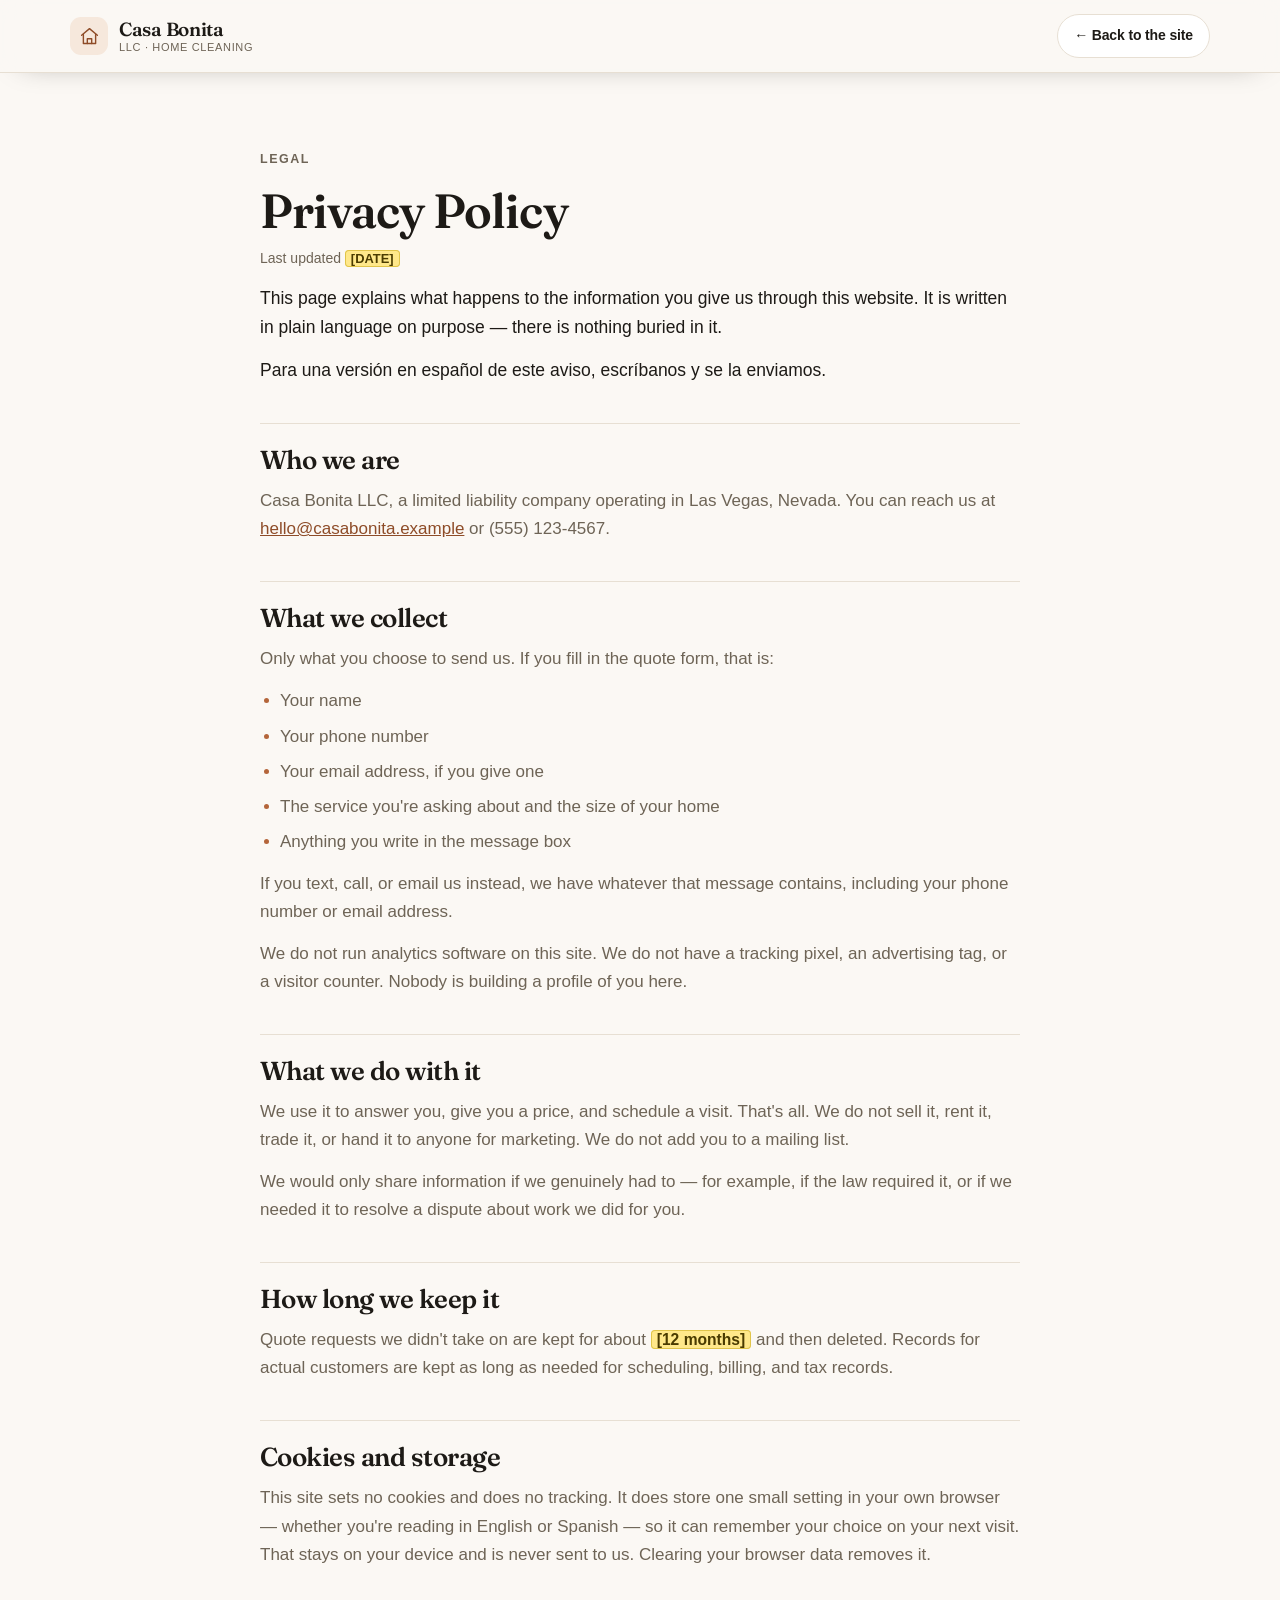
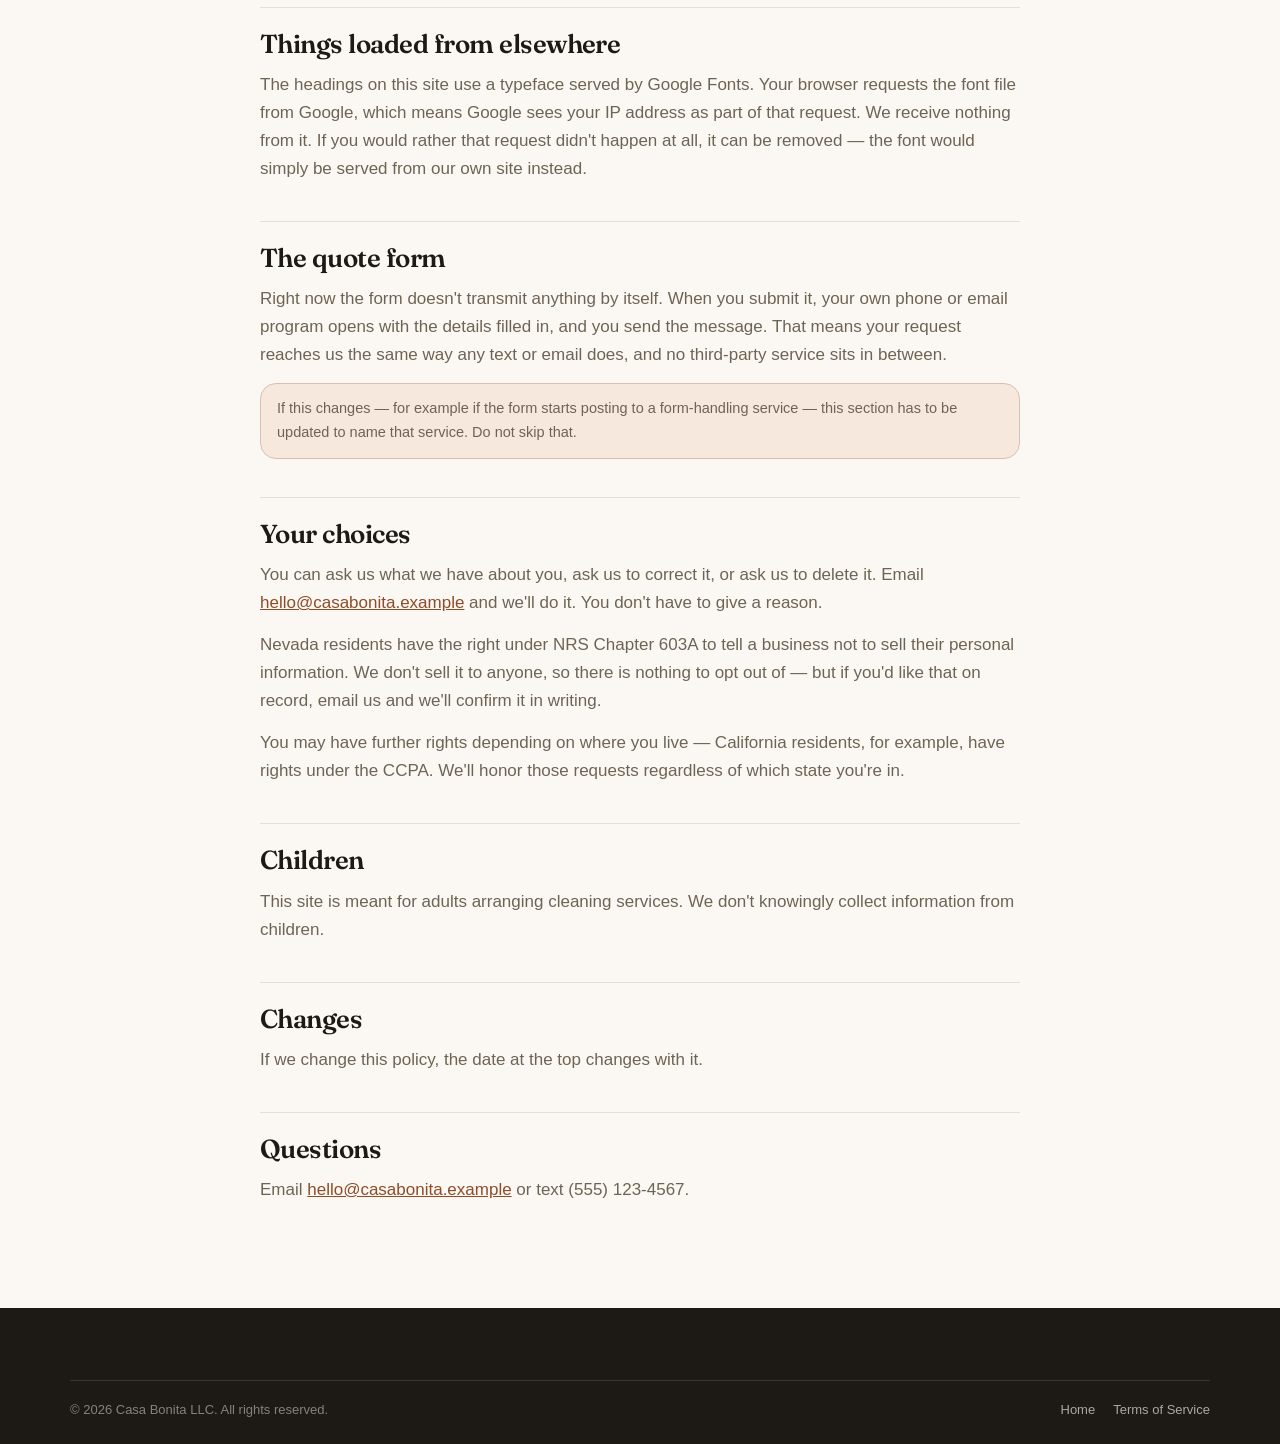
==== commit 309e2b09: "Fill in Las Vegas, Nevada on the legal pages and in structured data - Privacy: business location is " ====
--- a/privacy.html
+++ b/privacy.html
@@ -5,7 +5,12 @@
 <meta name="viewport" content="width=device-width, initial-scale=1">
 <title>Privacy Policy — Casa Bonita LLC</title>
 <meta name="description" content="How Casa Bonita LLC handles the information you send through this website.">
-<meta name="robots" content="index, follow">
+<!-- ████ DRAFT ONLY — REMOVE THIS LINE BEFORE LAUNCH ████
+     Keeps the site out of Google while it still contains placeholder
+     content (the (555) phone number, invented reviews, unfilled legal
+     blanks). Delete the <meta> line below and push, and the site
+     becomes indexable. See CONTENT.md. -->
+<meta name="robots" content="noindex, nofollow">
 <link rel="icon" href="assets/img/favicon.svg" type="image/svg+xml">
 <link rel="preconnect" href="https://fonts.googleapis.com">
 <link rel="preconnect" href="https://fonts.gstatic.com" crossorigin>
@@ -50,8 +55,8 @@
     enviamos.</p>
 
     <h2>Who we are</h2>
-    <p>Casa Bonita LLC, a limited liability company operating in
-    <span class="todo">[CITY, STATE]</span>. You can reach us at
+    <p>Casa Bonita LLC, a limited liability company operating in Las Vegas, Nevada.
+    You can reach us at
     <a href="mailto:hello@casabonita.example">hello@casabonita.example</a> or
     (555) 123-4567.</p>
 
@@ -107,9 +112,13 @@
     <p>You can ask us what we have about you, ask us to correct it, or ask us to delete it.
     Email <a href="mailto:hello@casabonita.example">hello@casabonita.example</a> and we'll
     do it. You don't have to give a reason.</p>
-    <p>Depending on where you live, you may have additional rights under state privacy law
-    — for example, California residents have rights under the CCPA. We'll honor those
-    requests regardless of where you live.</p>
+    <p>Nevada residents have the right under NRS Chapter 603A to tell a business not to
+    sell their personal information. We don't sell it to anyone, so there is nothing to
+    opt out of — but if you'd like that on record, email us and we'll confirm it in
+    writing.</p>
+    <p>You may have further rights depending on where you live — California residents, for
+    example, have rights under the CCPA. We'll honor those requests regardless of which
+    state you're in.</p>
 
     <h2>Children</h2>
     <p>This site is meant for adults arranging cleaning services. We don't knowingly collect
